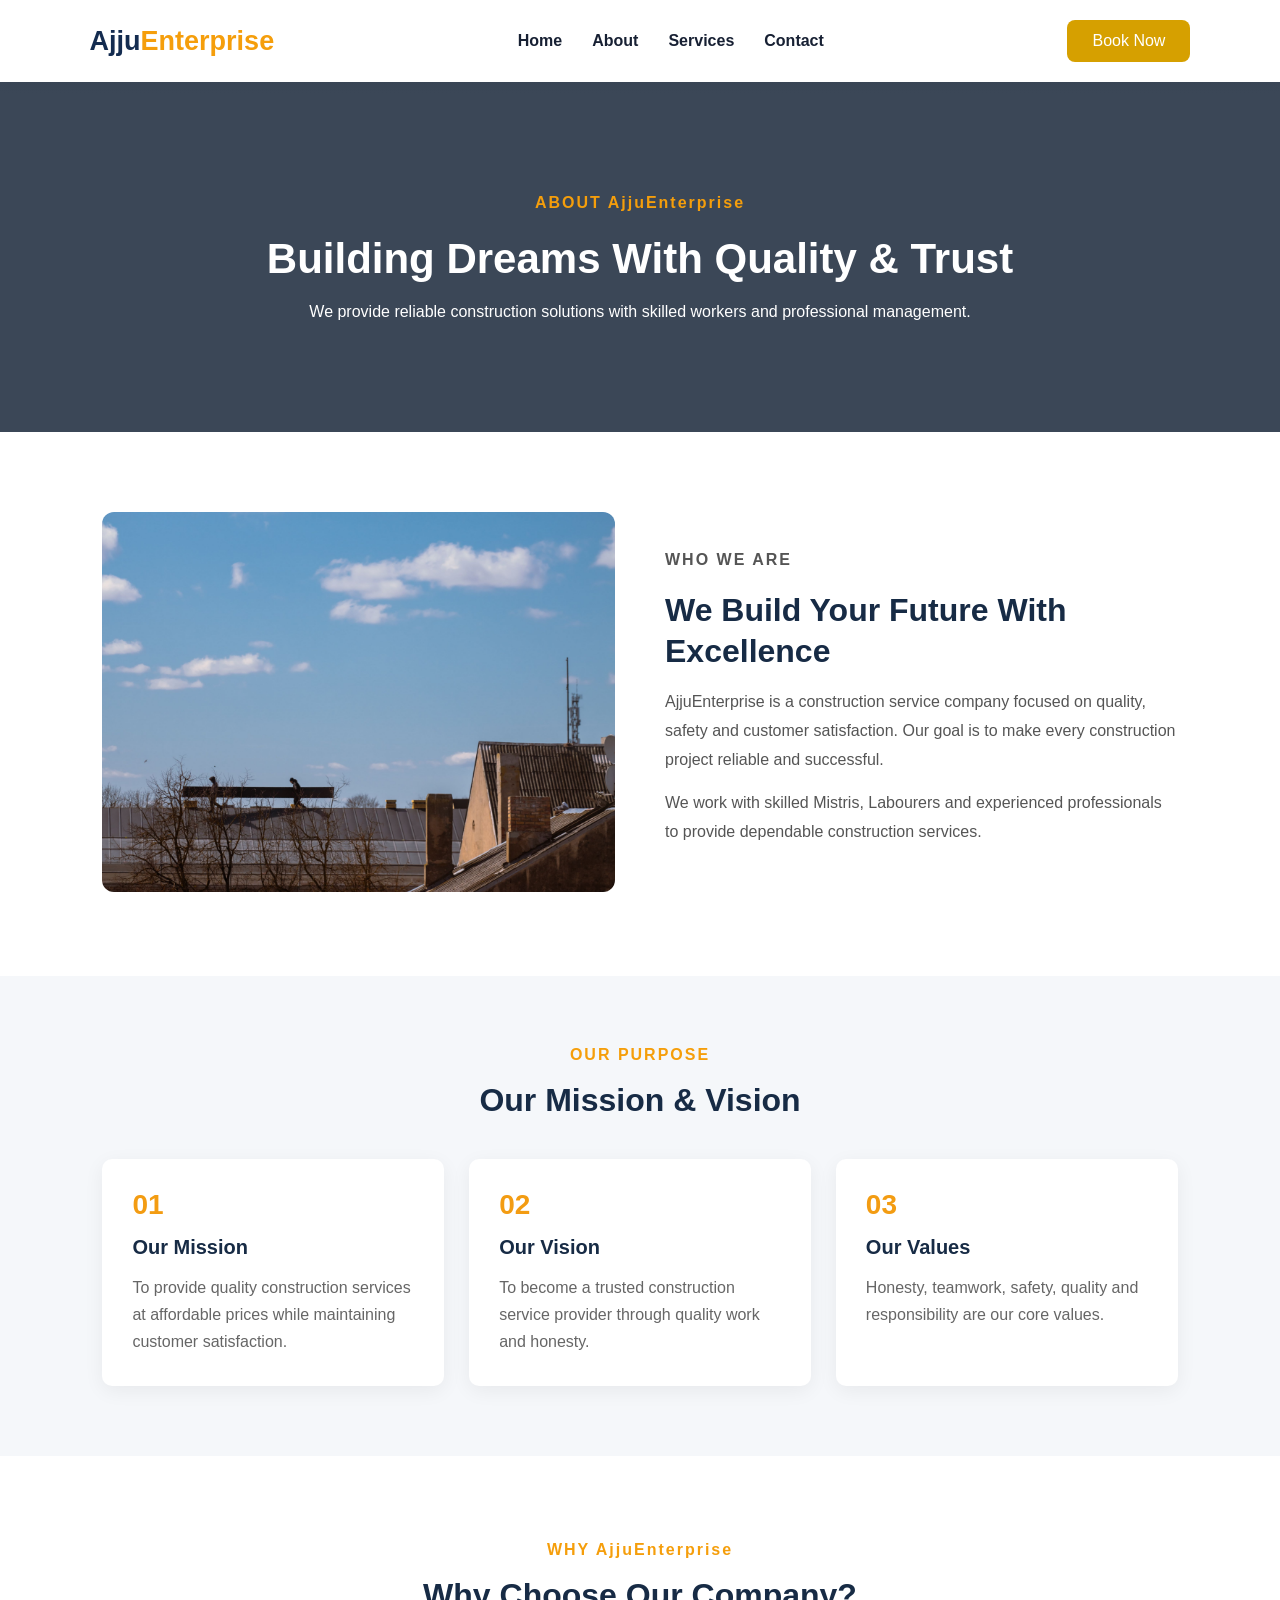
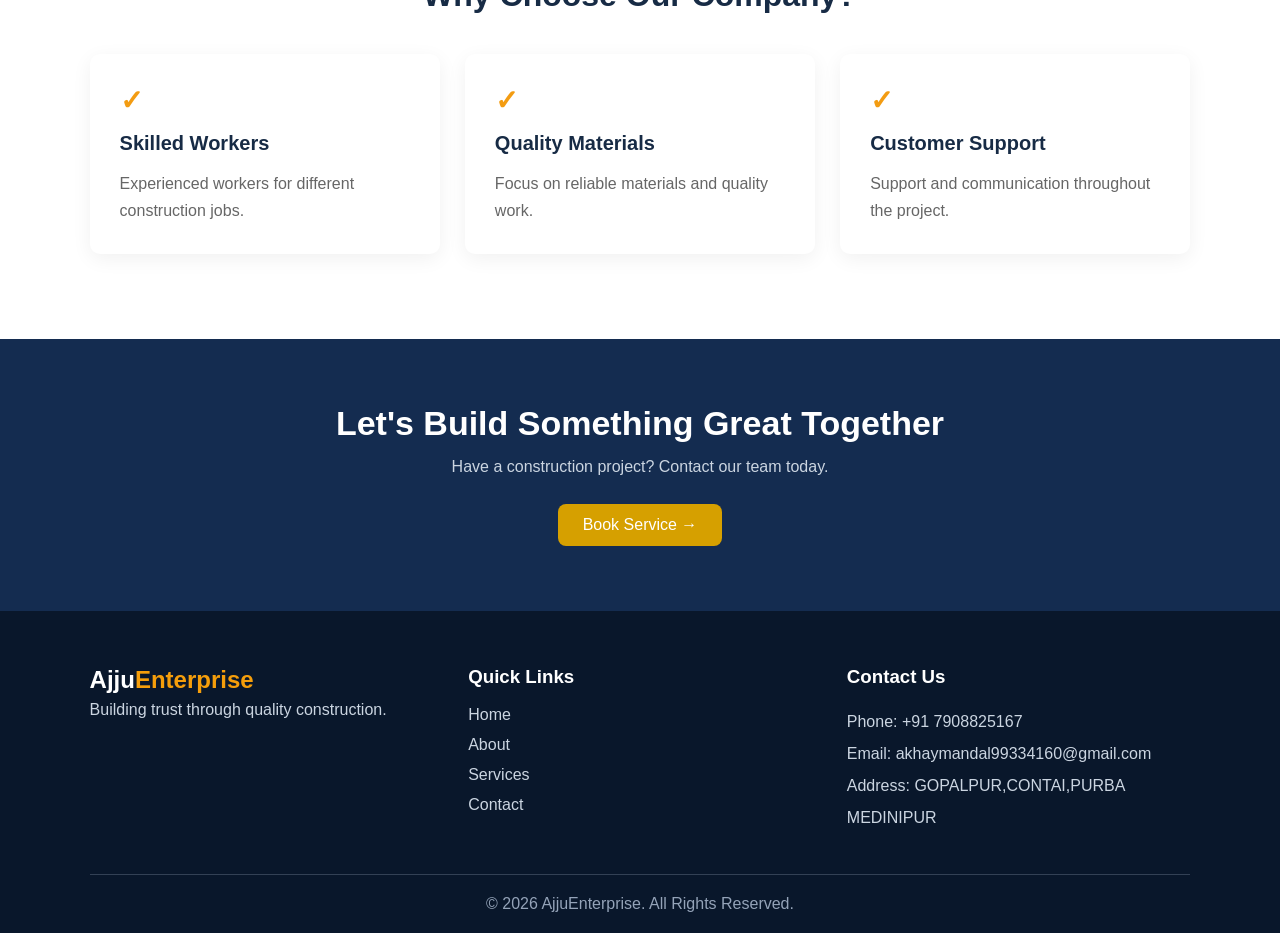
==== about.html @ cc266b51 "updated" ====
<!DOCTYPE html>
<html lang="en">
<head>
    <meta charset="UTF-8">
    <meta name="viewport" content="width=device-width, initial-scale=1.0">
  <title>About Us | Ajju Enterprise</title>

<meta name="description" content="Learn about Ajju Enterprise, our construction services, experience and commitment to quality construction work.">

<meta name="robots" content="index, follow">
<link rel="icon" type="image/png" href="favicon.png">
    <link rel="stylesheet" href="assets/css/style.css">
    <link rel="stylesheet" href="assets/css/about.css">
</head>
<body>
<!-- nav -->
 <nav class="navbar">
    <div class="logo">Ajju<span>Enterprise</span></div>

    <ul class="nav-links">
        <li><a href="index.html">Home</a></li>
        <li><a href="about.html">About</a></li>
        <li><a href="service.html">Services</a></li>
        <li><a href="contact.html">Contact</a></li>
    </ul>

    <a href="https://wa.me/9332515139" target="_blank"  class="book-btn">
    Book Now
</a>

</div>
</nav>

<!-- About Hero -->
<section class="about-hero">
    <div class="about-hero-content">
        <p class="section-tag">ABOUT AjjuEnterprise</p>
        <h1>Building Dreams With Quality & Trust</h1>
        <p>
            We provide reliable construction solutions
            with skilled workers and professional management.
        </p>
    </div>
</section>

<!-- Company Introduction -->
<section class="about section">
    <div class="about-image">
        <img src="assets/images/roof.jpg"/>
    </div>

    <div class="about-content">
        <p class="section-tag">WHO WE ARE</p>
        <h2>We Build Your Future With Excellence</h2>

        <p>
            AjjuEnterprise is a construction service company
            focused on quality, safety and customer satisfaction.
            Our goal is to make every construction project
            reliable and successful.
        </p>

        <p>
            We work with skilled Mistris, Labourers and
            experienced professionals to provide dependable
            construction services.
        </p>
    </div>
</section>

<!-- Mission and Vision -->
<section class="mission-section section">
    <div class="section-heading">
        <p class="section-tag">OUR PURPOSE</p>
        <h2>Our Mission & Vision</h2>
    </div>

    <div class="choose-container">

        <div class="choose-card">
            <h3>01</h3>
            <h4>Our Mission</h4>
            <p>
                To provide quality construction services
                at affordable prices while maintaining
                customer satisfaction.
            </p>
        </div>

        <div class="choose-card">
            <h3>02</h3>
            <h4>Our Vision</h4>
            <p>
                To become a trusted construction service
                provider through quality work and honesty.
            </p>
        </div>

        <div class="choose-card">
            <h3>03</h3>
            <h4>Our Values</h4>
            <p>
                Honesty, teamwork, safety, quality and
                responsibility are our core values.
            </p>
        </div>

    </div>
</section>

<!-- Why Choose Us -->
<section class="choose section">
    <div class="section-heading">
        <p class="section-tag">WHY AjjuEnterprise</p>
        <h2>Why Choose Our Company?</h2>
    </div>

    <div class="choose-container">

        <div class="choose-card">
            <h3>✓</h3>
            <h4>Skilled Workers</h4>
            <p>Experienced workers for different construction jobs.</p>
        </div>

        <div class="choose-card">
            <h3>✓</h3>
            <h4>Quality Materials</h4>
            <p>Focus on reliable materials and quality work.</p>
        </div>

        <div class="choose-card">
            <h3>✓</h3>
            <h4>Customer Support</h4>
            <p>Support and communication throughout the project.</p>
        </div>

    </div>
</section>

<!-- Contact CTA -->
<section class="booking-banner">
    <h2>Let's Build Something Great Together</h2>
    <p>Have a construction project? Contact our team today.</p>
   <a href="https://wa.me/919332515139" target="_blank"  class="book-btn">
    Book Service →
</a>
</section>
<!-- footer -->
 <footer class="footer">

    <div class="footer-container">

        <div>
            <h2>Ajju<span>Enterprise</span></h2>
            <p>Building trust through quality construction.</p>
        </div>

        <div>
            <h3>Quick Links</h3>
            <a href="index.html">Home</a>
            <a href="about.html">About</a>
            <a href="service.html">Services</a>
            <a href="contact.html">Contact</a>
        </div>

        <div>
            <h3>Contact Us</h3>
           <p>Phone: +91 7908825167</p>
            <p>Email: akhaymandal99334160@gmail.com</p>
            <p>Address: GOPALPUR,CONTAI,PURBA MEDINIPUR</p>
        </div>

    </div>

    <div class="copyright">
        © 2026 AjjuEnterprise. All Rights Reserved.
    </div>

</footer>

</body>
</html>
---- assets/css/style.css ----
* {
    margin: 0;
    padding: 0;
    box-sizing: border-box;
    font-family: Arial, sans-serif;
}

body {
    color: #172033;
    background: #fff;
}

a {
    text-decoration: none;
}

/* Navbar */

.navbar {
    width: 100%;
    padding: 20px 7%;
    display: flex;
    justify-content: space-between;
    align-items: center;
    background: #fff;
    box-shadow: 0 2px 12px #00000010;
}

.logo {
    font-size: 27px;
    font-weight: bold;
    color: #142c50;
}

.logo span,
.footer span {
    color: #f59e0b;
}

.nav-links {
    display: flex;
    list-style: none;
    gap: 30px;
}

.nav-links a {
    color: #172033;
    font-weight: 600;
}

.nav-links a:hover {
    color: #f59e0b;
}

.nav-btn,
.primary-btn {
    background: #f59e0b;
    color: #fff;
    padding: 13px 23px;
    border-radius: 5px;
    display: inline-block;
    font-weight: bold;
}
.nav-actions {
    display: flex;
    align-items: center;
    gap: 12px;
}

/* Hero */

.hero {
    min-height: 570px;
    display: flex;
    align-items: center;
    padding: 70px 7%;
    background:
    linear-gradient(90deg, #071a35 0%, #071a35d9 48%, #071a3530 100%),
    url("../images/hero.jpg");

    background-size: cover;
    background-position: center;
    color: white;
}

.hero-content {
    max-width: 650px;
}

.tagline,
.section-tag {
    color: #f59e0b;
    font-weight: bold;
    letter-spacing: 2px;
    margin-bottom: 18px;
}

.hero h1 {
    font-size: 52px;
    line-height: 1.2;
    margin-bottom: 22px;
}

.hero h1 span {
    color: #f59e0b;
}

.hero-text {
    color: #e2e8f0;
    line-height: 1.8;
    margin-bottom: 30px;
    max-width: 520px;
}

.hero-buttons {
    display: flex;
    gap: 15px;
    flex-wrap: wrap;
}

.secondary-btn {
    border: 1px solid white;
    color: white;
    padding: 13px 23px;
    border-radius: 5px;
}

/* Common Section */

.section {
    padding: 85px 7%;
}

.section-heading {
    text-align: center;
    margin-bottom: 45px;
}

.section-heading h2,
.about-content h2 {
    font-size: 34px;
    margin-bottom: 15px;
}

.section-heading > p:last-child {
    color: #64748b;
}

/* ABOUT SECTION */

.about-section {
    padding: 80px 5%;
    background: #ffffff;
}

.about-container {
    display: flex;
    align-items: center;
    justify-content: space-between;
    gap: 50px;
    max-width: 1200px;
    margin: auto;
}

.about-image {
    flex: 1;
}

.about-image img {
    width: 100%;
    height: 430px;
    object-fit: cover;
    border-radius: 12px;
}

.about-content {
    flex: 1;
}

.about-subtitle {
    color: #d6a000;
    font-size: 15px;
    font-weight: 700;
    letter-spacing: 3px;
}

.about-content h2 {
    font-size: 36px;
    color: #172033;
    margin: 18px 0;
    line-height: 1.3;
}

.about-content p {
    color: #777;
    font-size: 16px;
    line-height: 1.8;
}

.about-content ul {
    list-style: none;
    padding: 0;
    margin: 25px 0;
}

.about-content ul li {
    color: #333;
    font-size: 16px;
    font-weight: 600;
    margin-bottom: 15px;
}

.about-btn {
    display: inline-block;
    background: #d6a000;
    color: white;
    padding: 14px 28px;
    text-decoration: none;
    border-radius: 5px;
    font-weight: 600;
    transition: 0.3s;
}

.about-btn:hover {
    background: #172033;
}

.book-btn {
    display: inline-block;
    background: #d6a000;
    color: white;
    padding: 12px 25px;
    text-decoration: none;
    border-radius: 8px;
}
.book-btn:hover {
    background: #172033;
    color:white;
}
/* RESPONSIVE DESIGN */

@media (max-width: 768px) {

    .about-container {
        flex-direction: column;
        gap: 30px;
    }

    .about-image img {
        height: 280px;
    }

    .about-content h2 {
        font-size: 28px;
    }

}
/* Services */

/* SERVICES SECTION */

.services-section {
    padding: 80px 5%;
    background: #f9f9f9;
}

.services-heading {
    text-align: center;
    margin-bottom: 40px;
}

.services-heading span {
    color: #d6a000;
    font-size: 14px;
    font-weight: 700;
    letter-spacing: 3px;
}

.services-heading h2 {
    color: #172033;
    font-size: 36px;
    margin: 15px 0;
}

.services-heading p {
    color: #777;
    font-size: 16px;
}

.services-container {
    max-width: 1200px;
    margin: auto;

    display: grid;
    grid-template-columns: repeat(3, 1fr);
    gap: 25px;
}

.service-card {
    background: #fff;
    border-radius: 10px;
    overflow: hidden;
    box-shadow: 0 4px 15px rgba(0,0,0,0.08);
    transition: 0.3s;
}

.service-card:hover {
    transform: translateY(-8px);
    box-shadow: 0 8px 22px rgba(0,0,0,0.12);
}

.service-card img {
    width: 100%;
    height: 220px;
    object-fit: cover;
    display: block;
}

.service-info {
    padding: 22px;
}

.service-info h3 {
    color: #172033;
    font-size: 21px;
    margin-bottom: 12px;
}

.service-info p {
    color: #777;
    font-size: 15px;
    line-height: 1.7;
    margin-bottom: 18px;
}

/* .service-info a {
    /* color: #d6a000; 
    text-decoration: none;
    font-weight: 600;
} */

/* .service-info a:hover {
    color: #172033;
} */


/* RESPONSIVE DESIGN */

@media (max-width: 768px) {

    .services-container {
        grid-template-columns: repeat(2, 1fr);
    }

    .services-heading h2 {
        font-size: 28px;
    }

}

@media (max-width: 500px) {

    .services-container {
        grid-template-columns: 1fr;
    }

    .service-card img {
        height: 230px;
    }

}

/* =========================
   WHY CHOOSE US SECTION
========================= */

.why-section {
    padding: 80px 5%;
    background: #ffffff;
}

.why-heading,
.customer-heading {
    text-align: center;
    margin-bottom: 45px;
}

.why-heading span,
.customer-heading span {
    color: #d6a000;
    font-size: 14px;
    font-weight: 700;
    letter-spacing: 3px;
}

.why-heading h2,
.customer-heading h2 {
    color: #172033;
    font-size: 36px;
    margin: 15px 0;
}

.why-heading p,
.customer-heading p {
    color: #777;
    font-size: 16px;
    line-height: 1.7;
}

.why-container {
    max-width: 1200px;
    margin: auto;
    display: grid;
    grid-template-columns: repeat(4, 1fr);
    gap: 22px;
}

.why-card {
    background: #f9f9f9;
    padding: 30px 20px;
    text-align: center;
    border-radius: 10px;
    border-bottom: 3px solid #d6a000;
    transition: 0.3s;
}

.why-card:hover {
    transform: translateY(-8px);
    box-shadow: 0 8px 22px rgba(0,0,0,0.10);
}

.why-icon {
    font-size: 38px;
    margin-bottom: 18px;
}

.why-card h3 {
    color: #172033;
    font-size: 19px;
    margin-bottom: 12px;
}

.why-card p {
    color: #777;
    font-size: 14px;
    line-height: 1.7;
}


/* =========================
   CUSTOMER REVIEWS SECTION
========================= */



/* Booking Banner */

.booking-banner {
    background: #142c50;
    color: white;
    text-align: center;
    padding: 65px 20px;
}

.booking-banner h2 {
    font-size: 34px;
    margin-bottom: 15px;
}

.booking-banner p {
    color: #cbd5e1;
    margin-bottom: 28px;
}

.booking-btn {
    display: inline-block;
    background: #f59e0b;
    color: white;
    padding: 14px 25px;
    border-radius: 5px;
    font-weight: bold;
}

/* Footer */

.footer {
    background: #09172b;
    color: white;
    padding: 55px 7% 20px;
}

.footer-container {
    display: grid;
    grid-template-columns: repeat(3, 1fr);
    gap: 35px;
    margin-bottom: 40px;
}

.footer h3 {
    margin-bottom: 18px;
}

.footer p {
    color: #cbd5e1;
    line-height: 2;
}

.footer a {
    display: block;
    color: #cbd5e1;
    margin-bottom: 12px;
}

.copyright {
    text-align: center;
    padding-top: 20px;
    border-top: 1px solid #334155;
    color: #94a3b8;
}

/* Responsive */

@media(max-width: 900px) {
    .navbar {
        padding: 18px 4%;
    }

    .nav-links {
        gap: 12px;
    }

    .about {
        gap: 30px;
    }

    .hero h1 {
        font-size: 42px;
    }
     .why-container {
        grid-template-columns: repeat(2, 1fr);
    }

    .customer-container {
        grid-template-columns: repeat(2, 1fr);
    }
}

/* =========================
   RESPONSIVE DESIGN
========================= */


@media (max-width: 550px) {

    .why-container,
    .customer-container {
        grid-template-columns: 1fr;
    }

    .why-heading h2,
    .customer-heading h2 {
        font-size: 27px;
    }

    .why-section,
    .customer-section {
        padding: 60px 5%;
    }

}
@media(max-width: 650px) {
    .navbar {
        flex-wrap: wrap;
        gap: 18px;
    }

    .nav-links {
        order: 3;
        width: 100%;
        overflow-x: auto;
        padding: 10px 0;
    }

    .nav-links a {
        white-space: nowrap;
        font-size: 13px;
    }

    .nav-btn {
        padding: 10px 13px;
        font-size: 13px;
    }

    .hero {
        min-height: 500px;
        padding: 50px 6%;
    }

    .hero h1 {
        font-size: 35px;
    }

    .section {
        padding: 60px 6%;
    }

    .about {
        flex-direction: column;
    }

    .about-image,
    .about-content {
        width: 100%;
    }

    .about-image img {
        height: 280px;
    }

    .section-heading h2,
    .about-content h2 {
        font-size: 27px;
    }

    .service-container,
    .choose-container,
    .review-container,
    .footer-container {
        grid-template-columns: 1fr;
    }

    .booking-banner h2 {
        font-size: 27px;
    }
}
---- assets/css/about.css ----
/* ABOUT HERO */
.about-hero {
    min-height: 350px;
    background: linear-gradient(
        rgba(10, 25, 45, 0.8),
        rgba(10, 25, 45, 0.8)
    ), url("../images/about.jpg");

    background-size: cover;
    background-position: center;
    display: flex;
    align-items: center;
    justify-content: center;
    text-align: center;
    padding: 50px 20px;
}

.about-hero-content {
    max-width: 750px;
    color: white;
}

.about-hero-content h1 {
    font-size: 42px;
    margin: 15px 0;
}

.about-hero-content p {
    font-size: 16px;
    line-height: 1.7;
}

/* COMPANY INTRODUCTION */
.about {
    display: flex;
    align-items: center;
    gap: 50px;
    padding: 80px 8%;
}

.about-image,
.about-content {
    flex: 1;
}

.about-image img {
    width: 100%;
    height: 380px;
    object-fit: cover;
    border-radius: 12px;
}

.about-content h2 {
    font-size: 32px;
    margin: 15px 0;
    color: #172b45;
}

.about-content > p {
    line-height: 1.8;
    color: #555;
    margin-bottom: 15px;
}

/* MISSION AND VISION */
.mission-section {
    background: #f5f7fa;
    padding: 70px 8%;
}

.section-heading {
    text-align: center;
    margin-bottom: 40px;
}

.section-heading h2 {
    font-size: 32px;
    color: #172b45;
    margin-top: 10px;
}

.choose-container {
    display: flex;
    justify-content: center;
    gap: 25px;
    flex-wrap: wrap;
}

.choose-card {
    flex: 1 1 230px;
    background: white;
    padding: 30px;
    border-radius: 10px;
    box-shadow: 0 5px 20px rgba(0,0,0,0.06);
    transition: 0.3s;
}

.choose-card:hover {
    transform: translateY(-7px);
}

.choose-card h3 {
    color: #f39c12;
    font-size: 28px;
}

.choose-card h4 {
    font-size: 20px;
    margin: 15px 0;
    color: #172b45;
}

.choose-card p {
    color: #666;
    line-height: 1.7;
}

/* MOBILE RESPONSIVE */
@media (max-width: 768px) {

    .about {
        flex-direction: column;
        padding: 50px 6%;
    }

    .about-image img {
        height: 280px;
    }

    .about-content h2 {
        font-size: 26px;
    }

    .about-hero-content h1 {
        font-size: 30px;
    }

    .mission-section {
        padding: 50px 6%;
    }

}
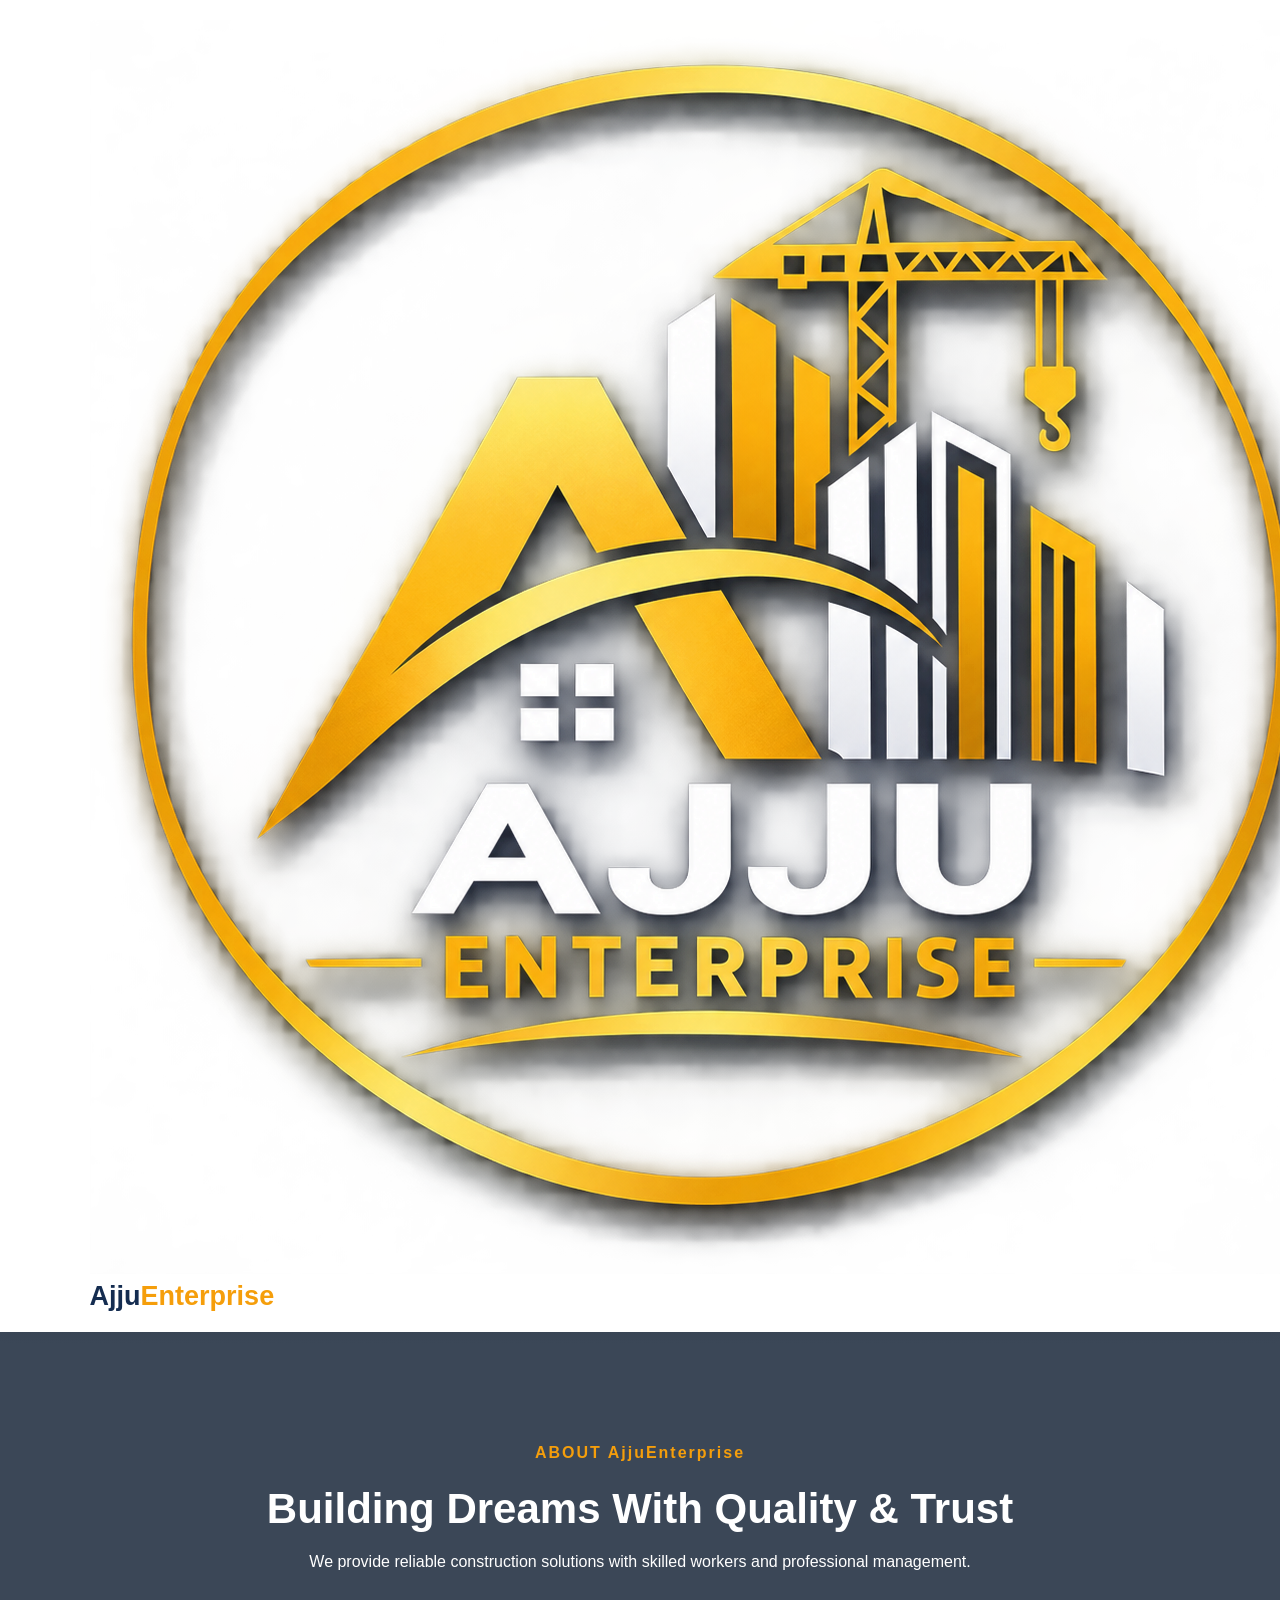
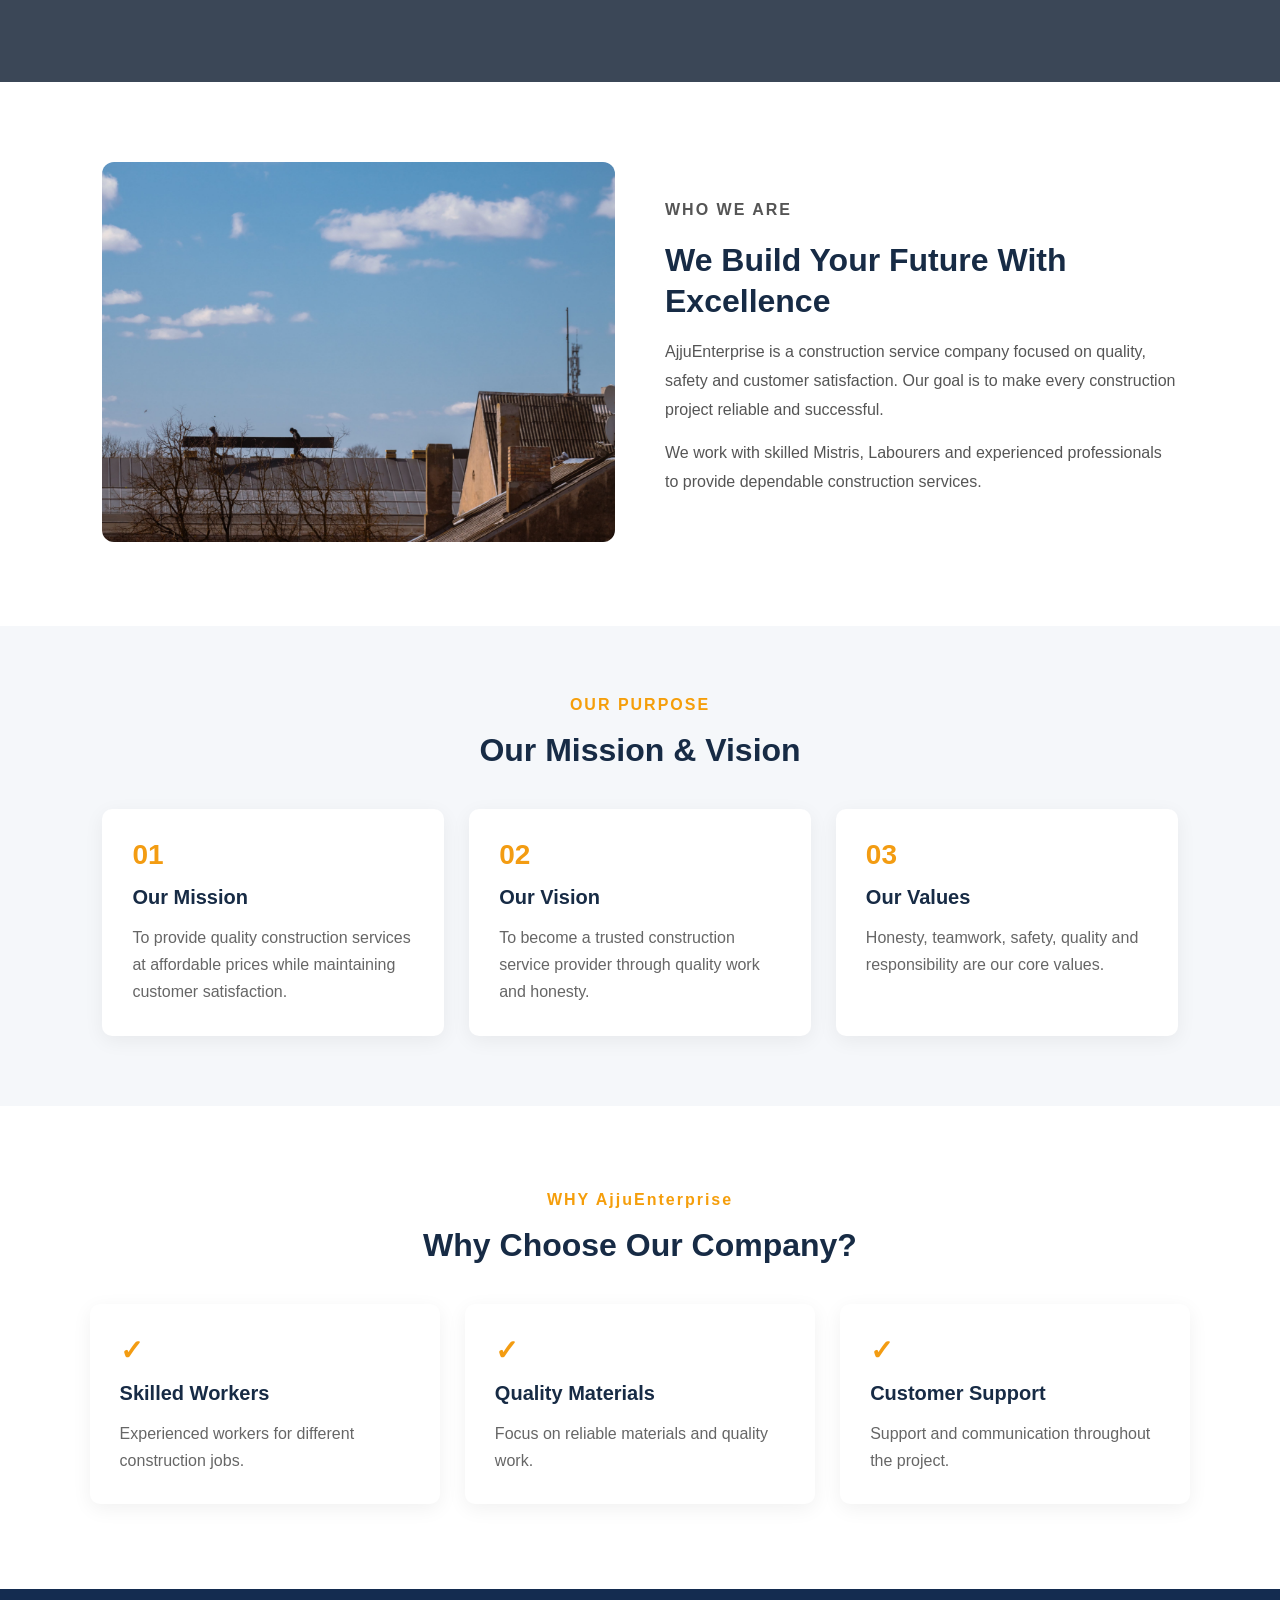
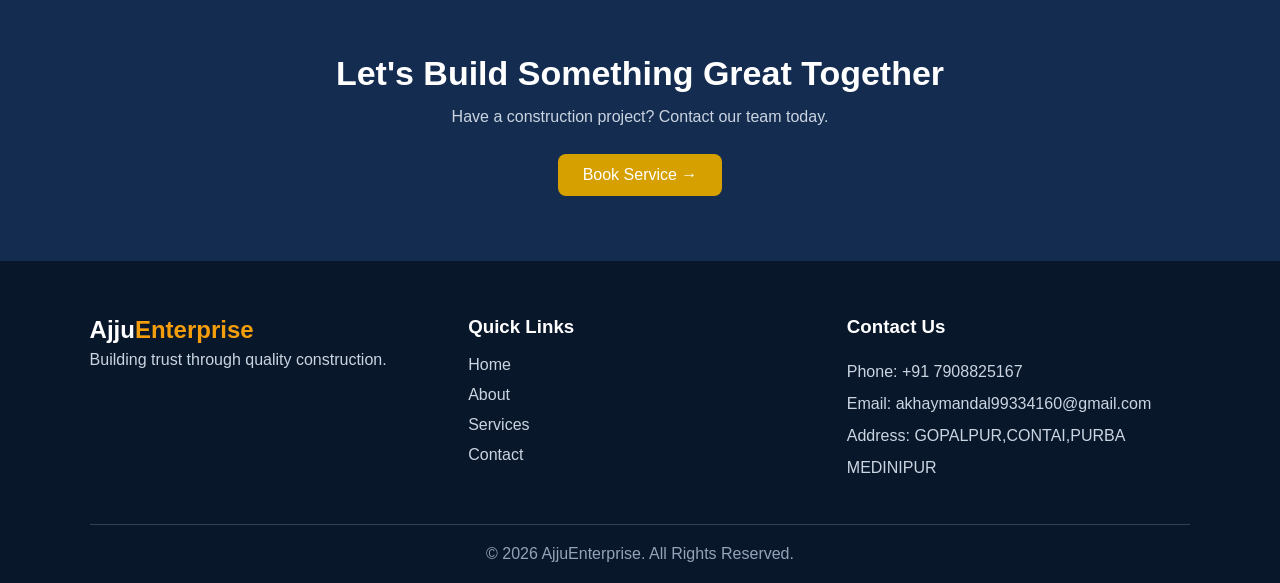
==== commit 9430545c: "updated" ====
--- a/about.html
+++ b/about.html
@@ -8,14 +8,18 @@
 <meta name="description" content="Learn about Ajju Enterprise, our construction services, experience and commitment to quality construction work.">
 
 <meta name="robots" content="index, follow">
-<link rel="icon" type="image/png" href="favicon.png">
     <link rel="stylesheet" href="assets/css/style.css">
     <link rel="stylesheet" href="assets/css/about.css">
+<link rel="icon" type="image/png" href="assets/images/favicon.png">
+
 </head>
 <body>
 <!-- nav -->
  <nav class="navbar">
-    <div class="logo">Ajju<span>Enterprise</span></div>
+   <div class="logo">
+        <img src="assets/images/favicon.png" alt="Ajju Enterprise">
+        Ajju<span>Enterprise</span>
+    </div>
 
     <ul class="nav-links">
         <li><a href="index.html">Home</a></li>
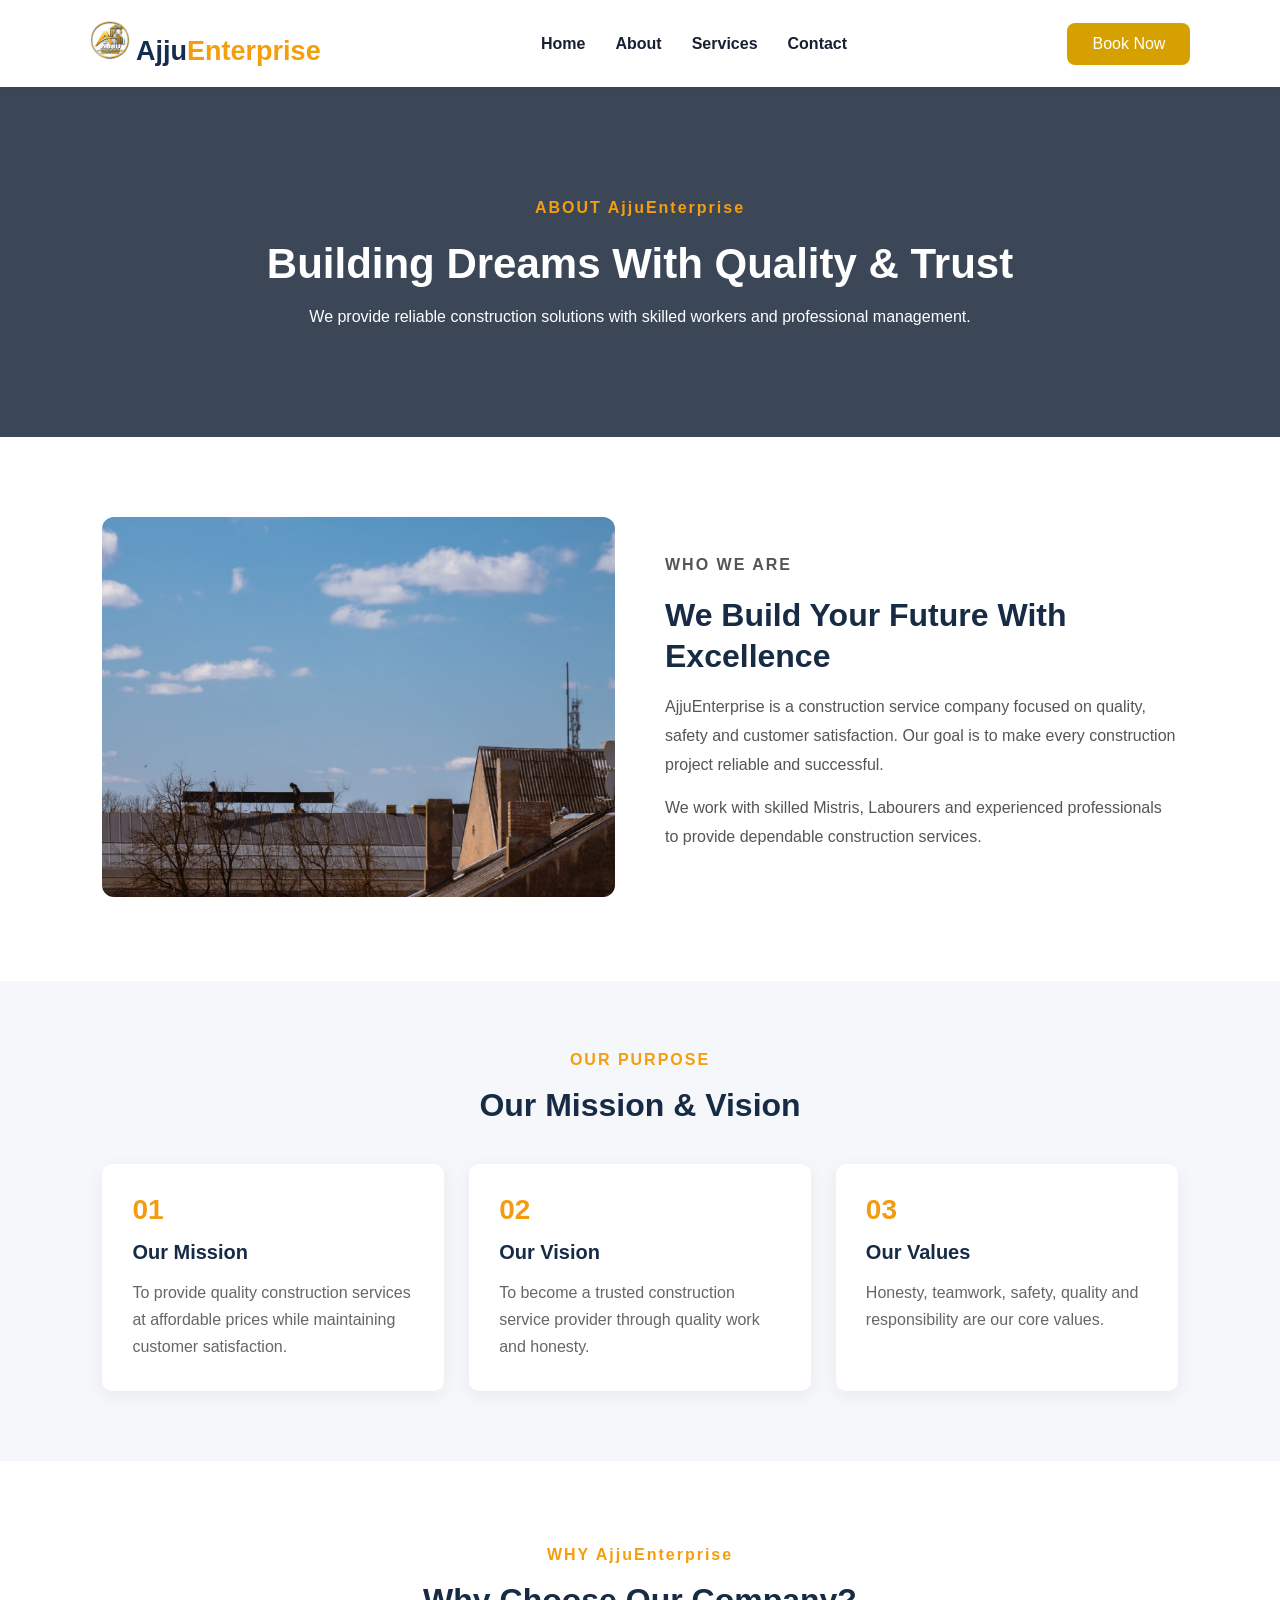
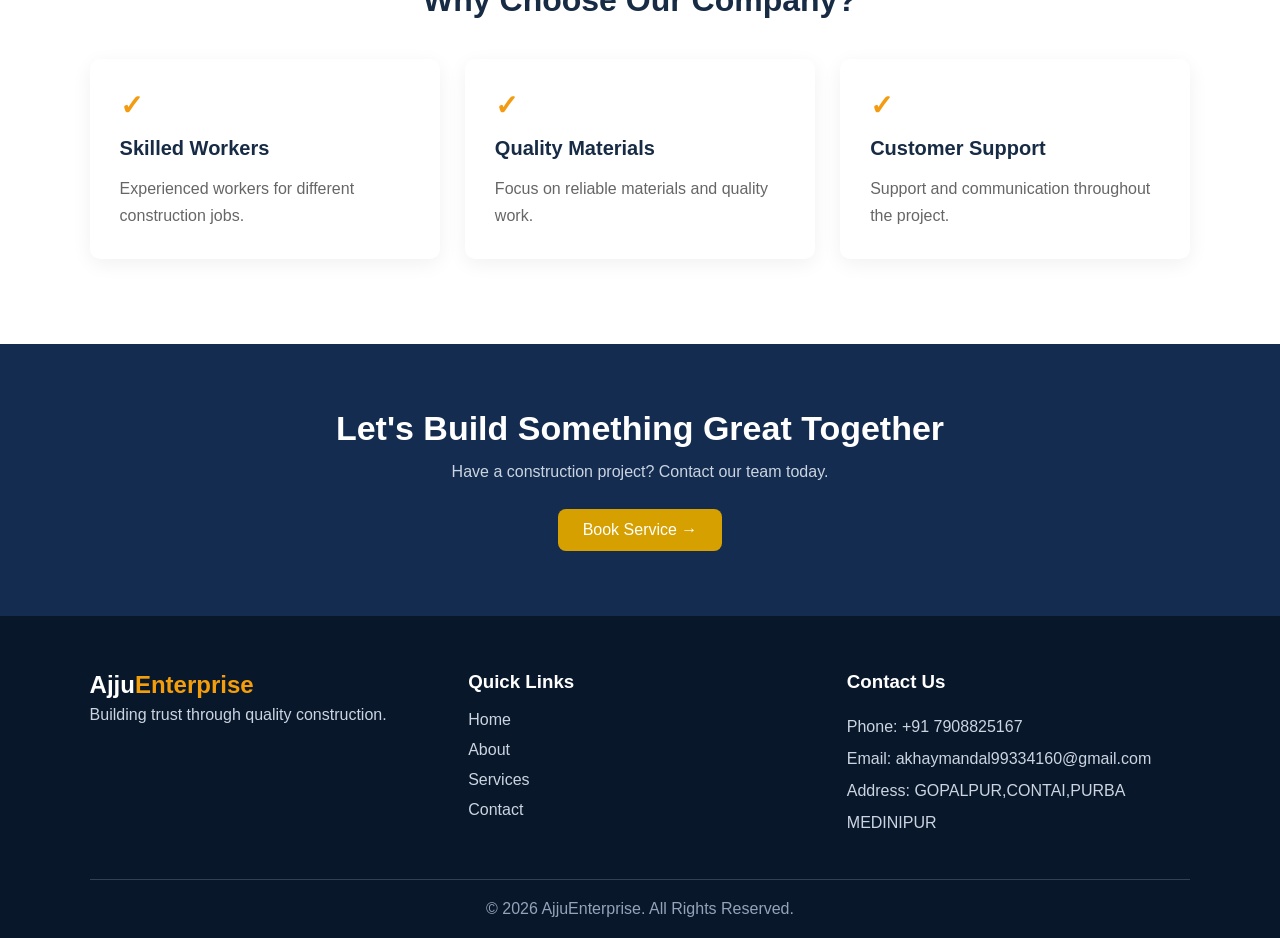
==== commit 489d5ada: "updated" ====
--- a/about.html
+++ b/about.html
@@ -17,7 +17,7 @@
 <!-- nav -->
  <nav class="navbar">
    <div class="logo">
-        <img src="assets/images/favicon.png" alt="Ajju Enterprise">
+        <img src="assets/images/favicon.png" alt="logo">
         Ajju<span>Enterprise</span>
     </div>
 
--- a/assets/css/style.css
+++ b/assets/css/style.css
@@ -32,6 +32,11 @@
     color: #142c50;
 }
 
+.logo img {
+    width: 40px;
+    height: 40px;
+    object-fit: contain;
+}
 .logo span,
 .footer span {
     color: #f59e0b;
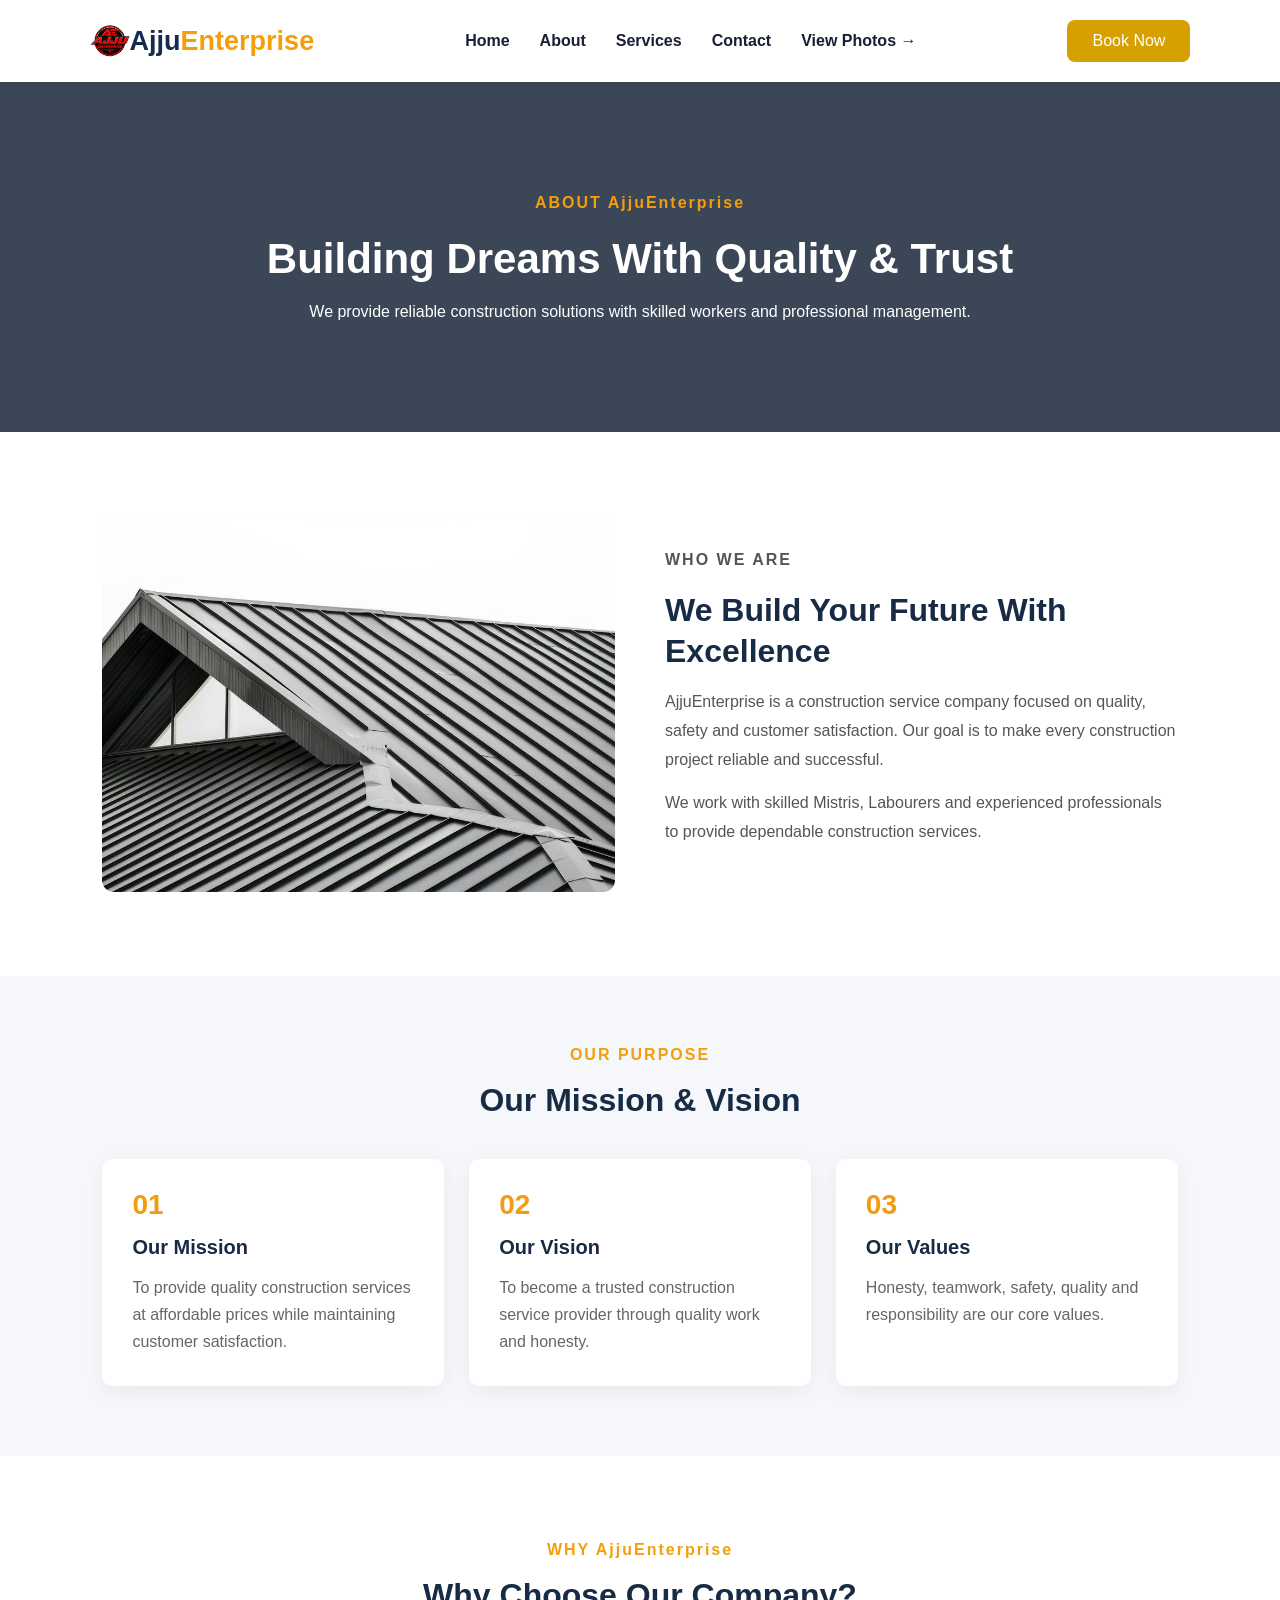
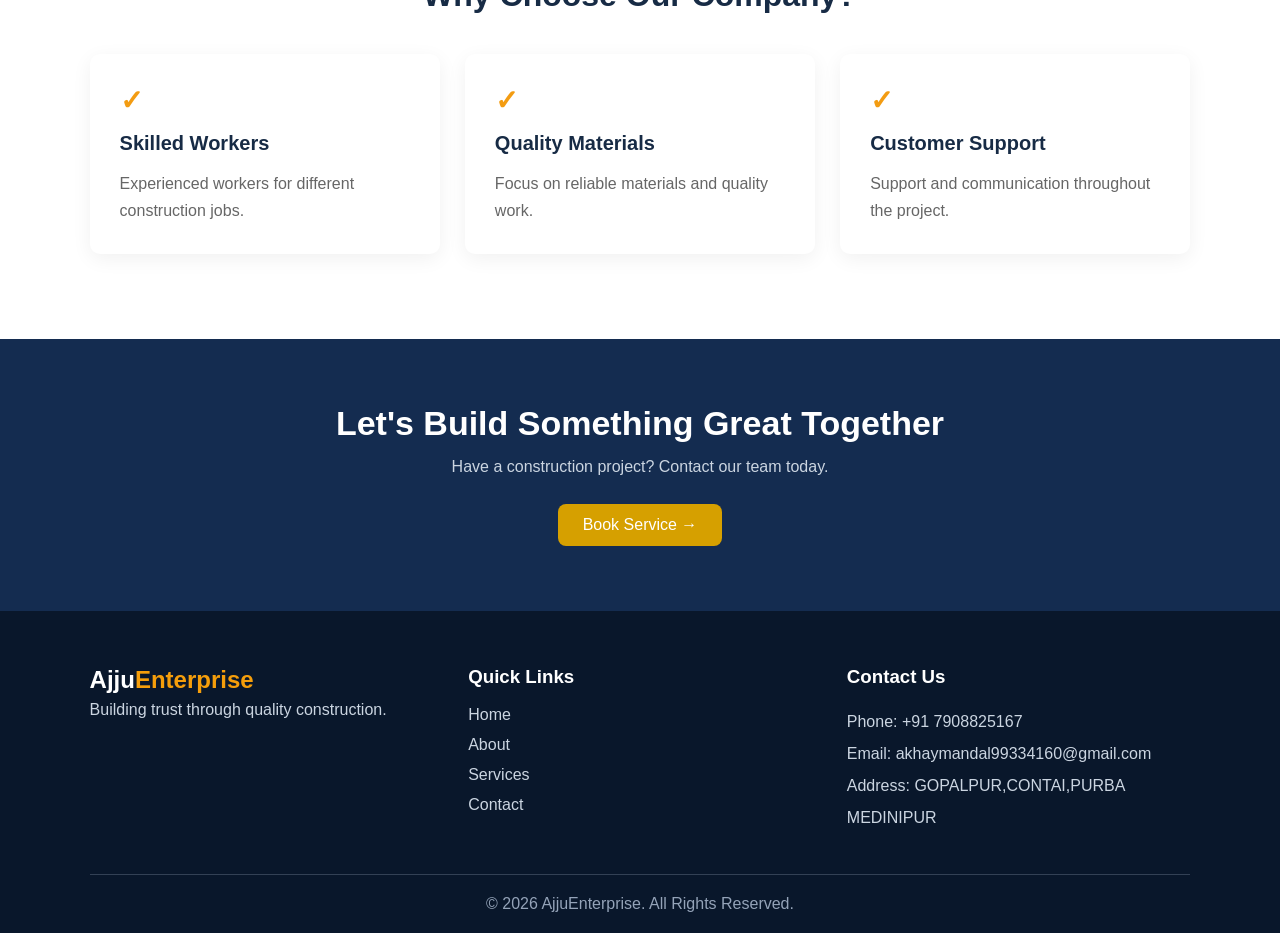
==== commit 691cbd90: "updated" ====
--- a/about.html
+++ b/about.html
@@ -26,6 +26,8 @@
         <li><a href="about.html">About</a></li>
         <li><a href="service.html">Services</a></li>
         <li><a href="contact.html">Contact</a></li>
+        <li><a href=" photo.html">View Photos →</a></li>
+
     </ul>
 
     <a href="https://wa.me/9332515139" target="_blank"  class="book-btn">
--- a/assets/css/style.css
+++ b/assets/css/style.css
@@ -30,6 +30,9 @@
     font-size: 27px;
     font-weight: bold;
     color: #142c50;
+    display: flex;
+    justify-content: center;
+    align-items: center;
 }
 
 .logo img {
@@ -242,6 +245,193 @@
     background: #172033;
     color:white;
 }
+/* FOUNDER SECTION */
+
+.founder-section {
+    padding: 85px 8%;
+    background: #f5f6f8;
+}
+
+.founder-container {
+    max-width: 1150px;
+    margin: auto;
+    display: flex;
+    align-items: center;
+    gap: 65px;
+}
+
+.founder-image {
+    width: 350px;
+    height: 400px;
+    overflow: hidden;
+    border-radius: 15px;
+    position: relative;
+    box-shadow: 0 15px 35px rgba(0, 0, 0, 0.15);
+}
+
+.founder-image img {
+    width: 100%;
+    height: 100%;
+    object-fit: cover;
+    object-position: center;
+    display: block;
+    transition: transform 0.4s ease;
+}
+
+.founder-image:hover img {
+    transform: scale(1.05);
+}
+.founder-content {
+    flex: 1;
+}
+
+.founder-tag {
+    color: #e8493f;
+    font-weight: 700;
+    letter-spacing: 2px;
+    font-size: 14px;
+}
+
+.founder-content h2 {
+    font-size: 38px;
+    color: #142c50;
+    margin: 12px 0;
+}
+
+.founder-content h4 {
+    color: #e8493f;
+    font-size: 17px;
+    margin-bottom: 20px;
+}
+
+.founder-description {
+    color: #555;
+    line-height: 1.8;
+    font-size: 15px;
+    margin-bottom: 22px;
+}
+
+.founder-services {
+    display: grid;
+    grid-template-columns: 1fr 1fr;
+    gap: 13px;
+    margin-bottom: 25px;
+}
+
+.founder-services span {
+    color: #263b58;
+    font-size: 14px;
+    font-weight: 600;
+}
+
+.founder-address {
+    color: #555;
+    font-size: 14px;
+    line-height: 1.7;
+    margin-bottom: 25px;
+}
+
+.founder-btn {
+    display: inline-block;
+    background: #e8493f;
+    color: #fff;
+    text-decoration: none;
+    padding: 13px 25px;
+    border-radius: 5px;
+    font-weight: 600;
+    transition: 0.3s;
+}
+
+.founder-btn:hover {
+    background: #142c50;
+    transform: translateY(-3px);
+}
+
+
+/* WORK GALLERY */
+
+.work-gallery {
+    padding: 90px 7%;
+    background: #f7f9fc;
+}
+
+.gallery-heading {
+    text-align: center;
+    margin-bottom: 45px;
+}
+
+.gallery-heading span {
+    color: #d69b35;
+    font-size: 13px;
+    font-weight: 700;
+    letter-spacing: 2px;
+}
+
+.gallery-heading h2 {
+    font-size: 36px;
+    color: #142c50;
+    margin: 12px 0;
+}
+
+.gallery-heading p {
+    color: #666;
+    font-size: 15px;
+}
+
+.gallery-container {
+    display: grid;
+    grid-template-columns: repeat(2, 1fr);
+    gap: 25px;
+    max-width: 1100px;
+    margin: auto;
+}
+
+.gallery-card {
+    position: relative;
+    height: 300px;
+    overflow: hidden;
+    border-radius: 12px;
+    background: #fff;
+    box-shadow: 0 8px 25px rgba(0,0,0,0.08);
+    cursor: pointer;
+}
+
+.gallery-card img {
+    width: 100%;
+    height: 100%;
+    object-fit: cover;
+    transition: transform 0.5s ease;
+}
+
+.gallery-card:hover img {
+    transform: scale(1.08);
+}
+
+.gallery-info {
+    position: absolute;
+    bottom: 0;
+    left: 0;
+    width: 100%;
+    padding: 35px 22px 20px;
+    color: #fff;
+    background: linear-gradient(
+        transparent,
+        rgba(0,0,0,0.9)
+    );
+}
+
+.gallery-info h3 {
+    font-size: 21px;
+    margin-bottom: 7px;
+}
+
+.gallery-info p {
+    font-size: 13px;
+    color: #eee;
+    margin: 0;
+}
+
+
 /* RESPONSIVE DESIGN */
 
 @media (max-width: 768px) {
@@ -258,8 +448,48 @@
     .about-content h2 {
         font-size: 28px;
     }
-
-}
+    .founder-section {
+        padding: 55px 6%;
+    }
+
+    .founder-container {
+        flex-direction: column;
+        gap: 35px;
+        align-items: stretch;
+    }
+    .founder-image {
+        width: 100%;
+        max-width: 320px;
+        height: 350px;
+        margin: 0 auto;
+    }
+
+    .founder-content h2 {
+        font-size: 30px;
+    }
+
+    .founder-services {
+        grid-template-columns: 1fr;
+    }
+    .work-gallery {
+        padding: 65px 5%;
+    }
+
+    .gallery-heading h2 {
+        font-size: 28px;
+    }
+
+    .gallery-container {
+        grid-template-columns: 1fr;
+        gap: 20px;
+    }
+
+    .gallery-card {
+        height: 260px;
+    }
+
+}
+
 /* Services */
 
 /* SERVICES SECTION */
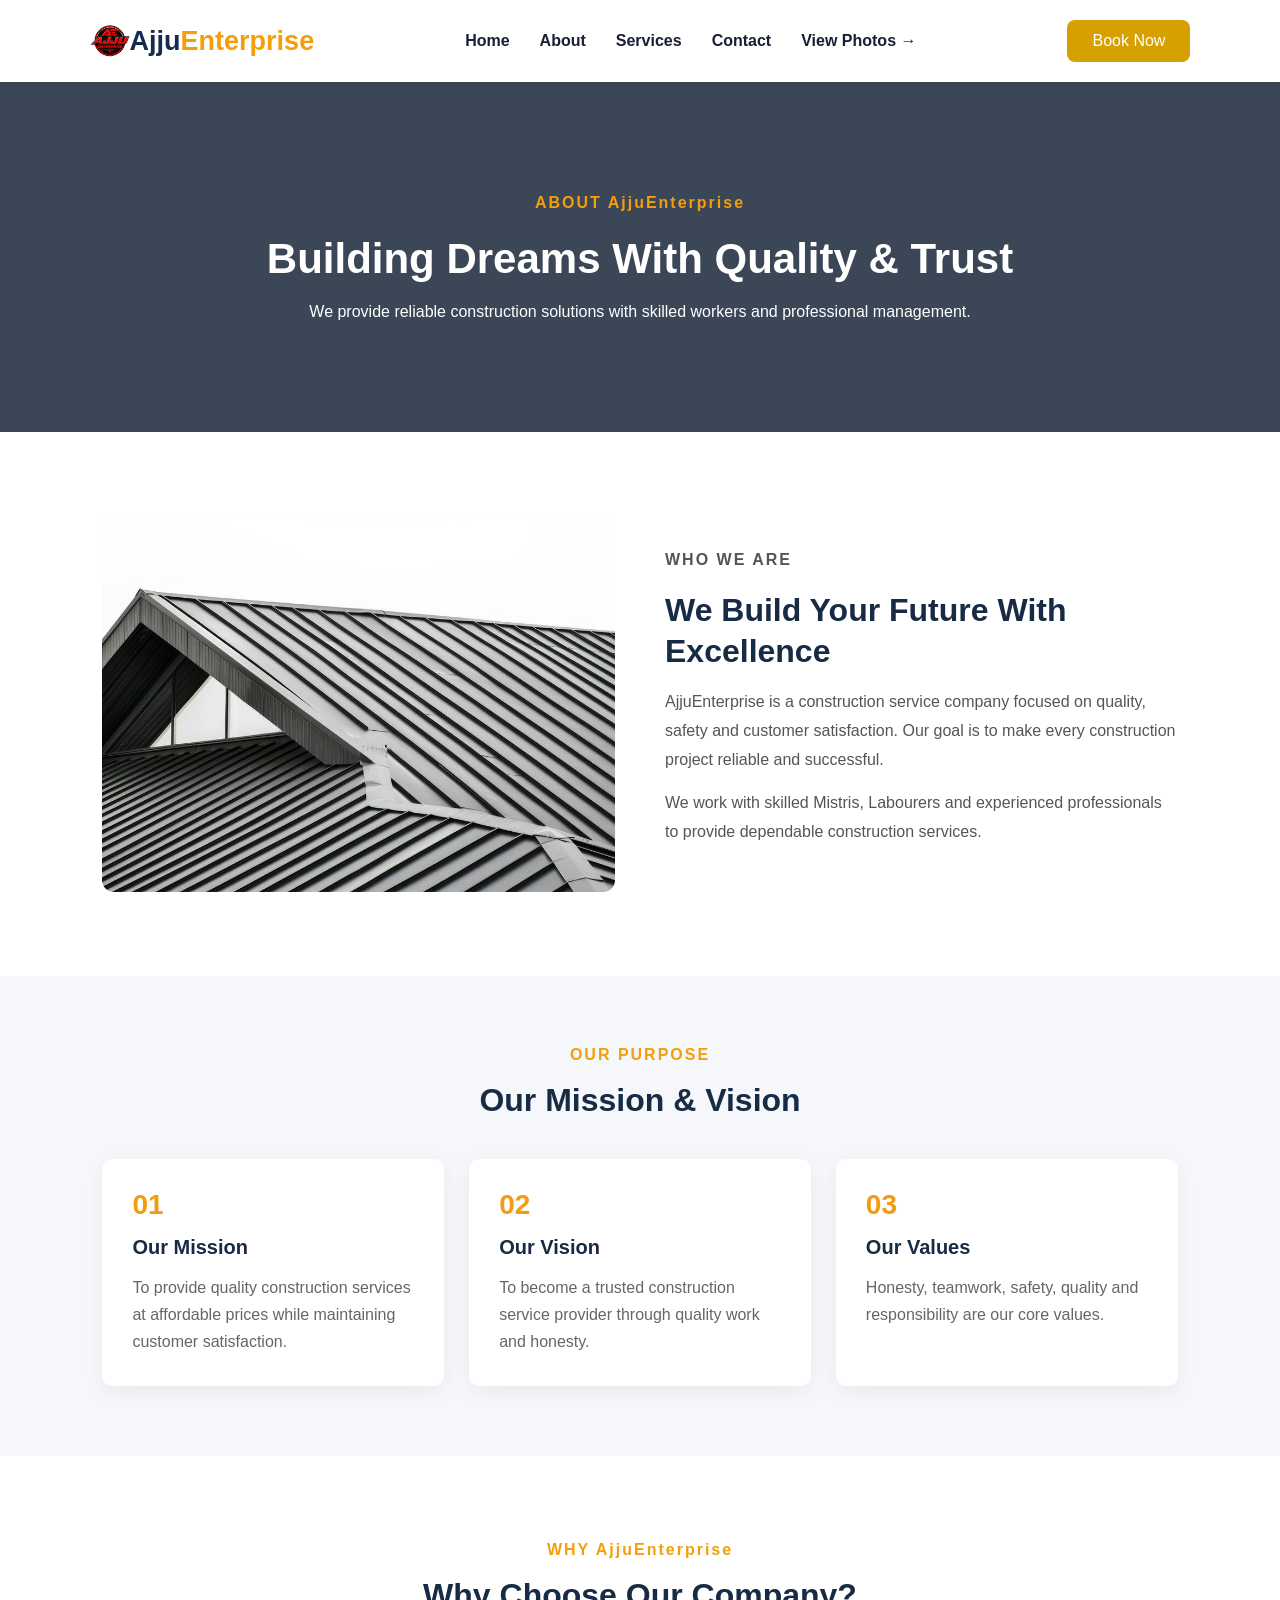
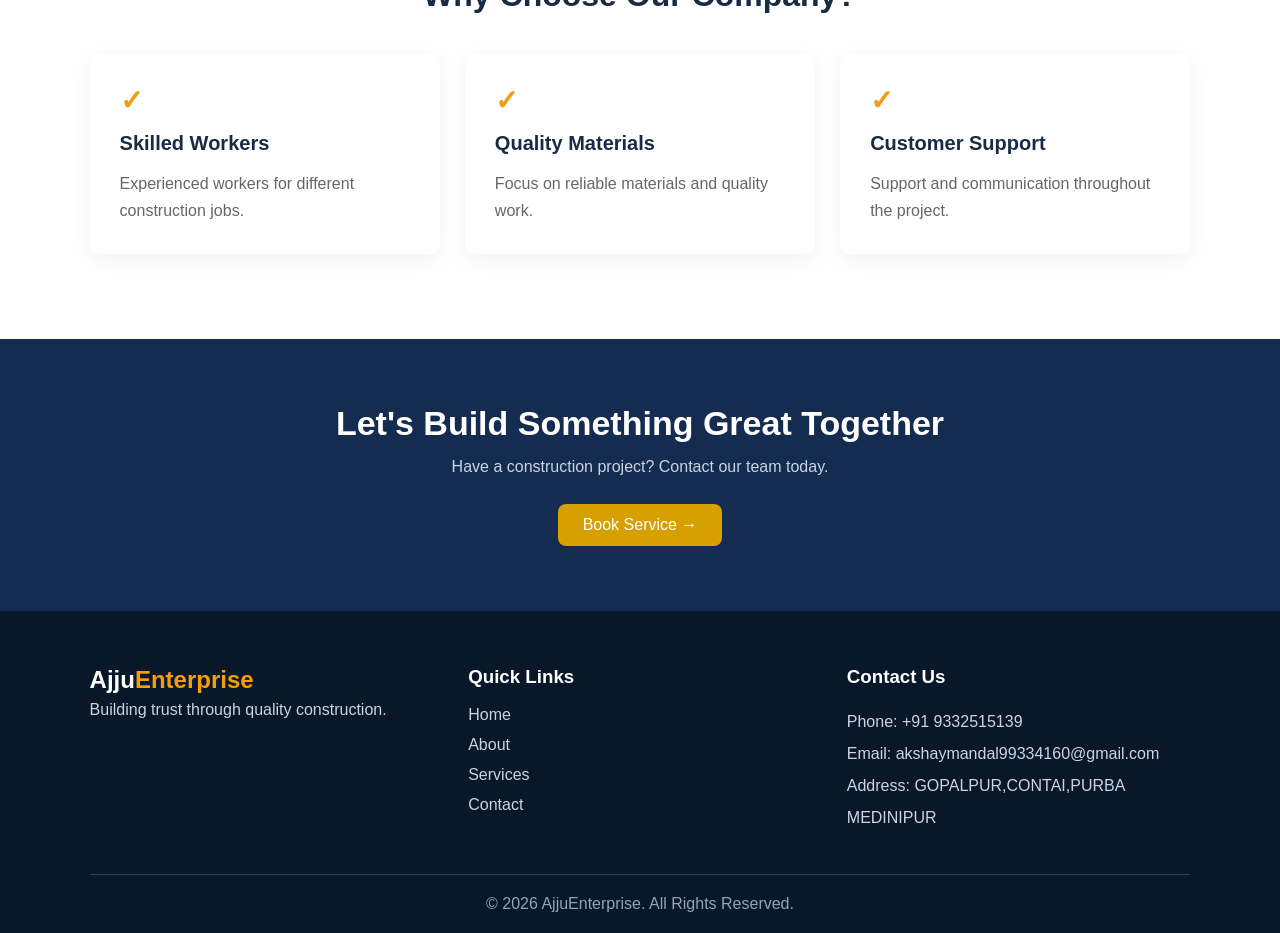
==== commit e7fa9c4d: "updated" ====
--- a/about.html
+++ b/about.html
@@ -172,8 +172,8 @@
 
         <div>
             <h3>Contact Us</h3>
-           <p>Phone: +91 7908825167</p>
-            <p>Email: akhaymandal99334160@gmail.com</p>
+           <p>Phone: +91 9332515139</p>
+            <p>Email: akshaymandal99334160@gmail.com</p>
             <p>Address: GOPALPUR,CONTAI,PURBA MEDINIPUR</p>
         </div>
 
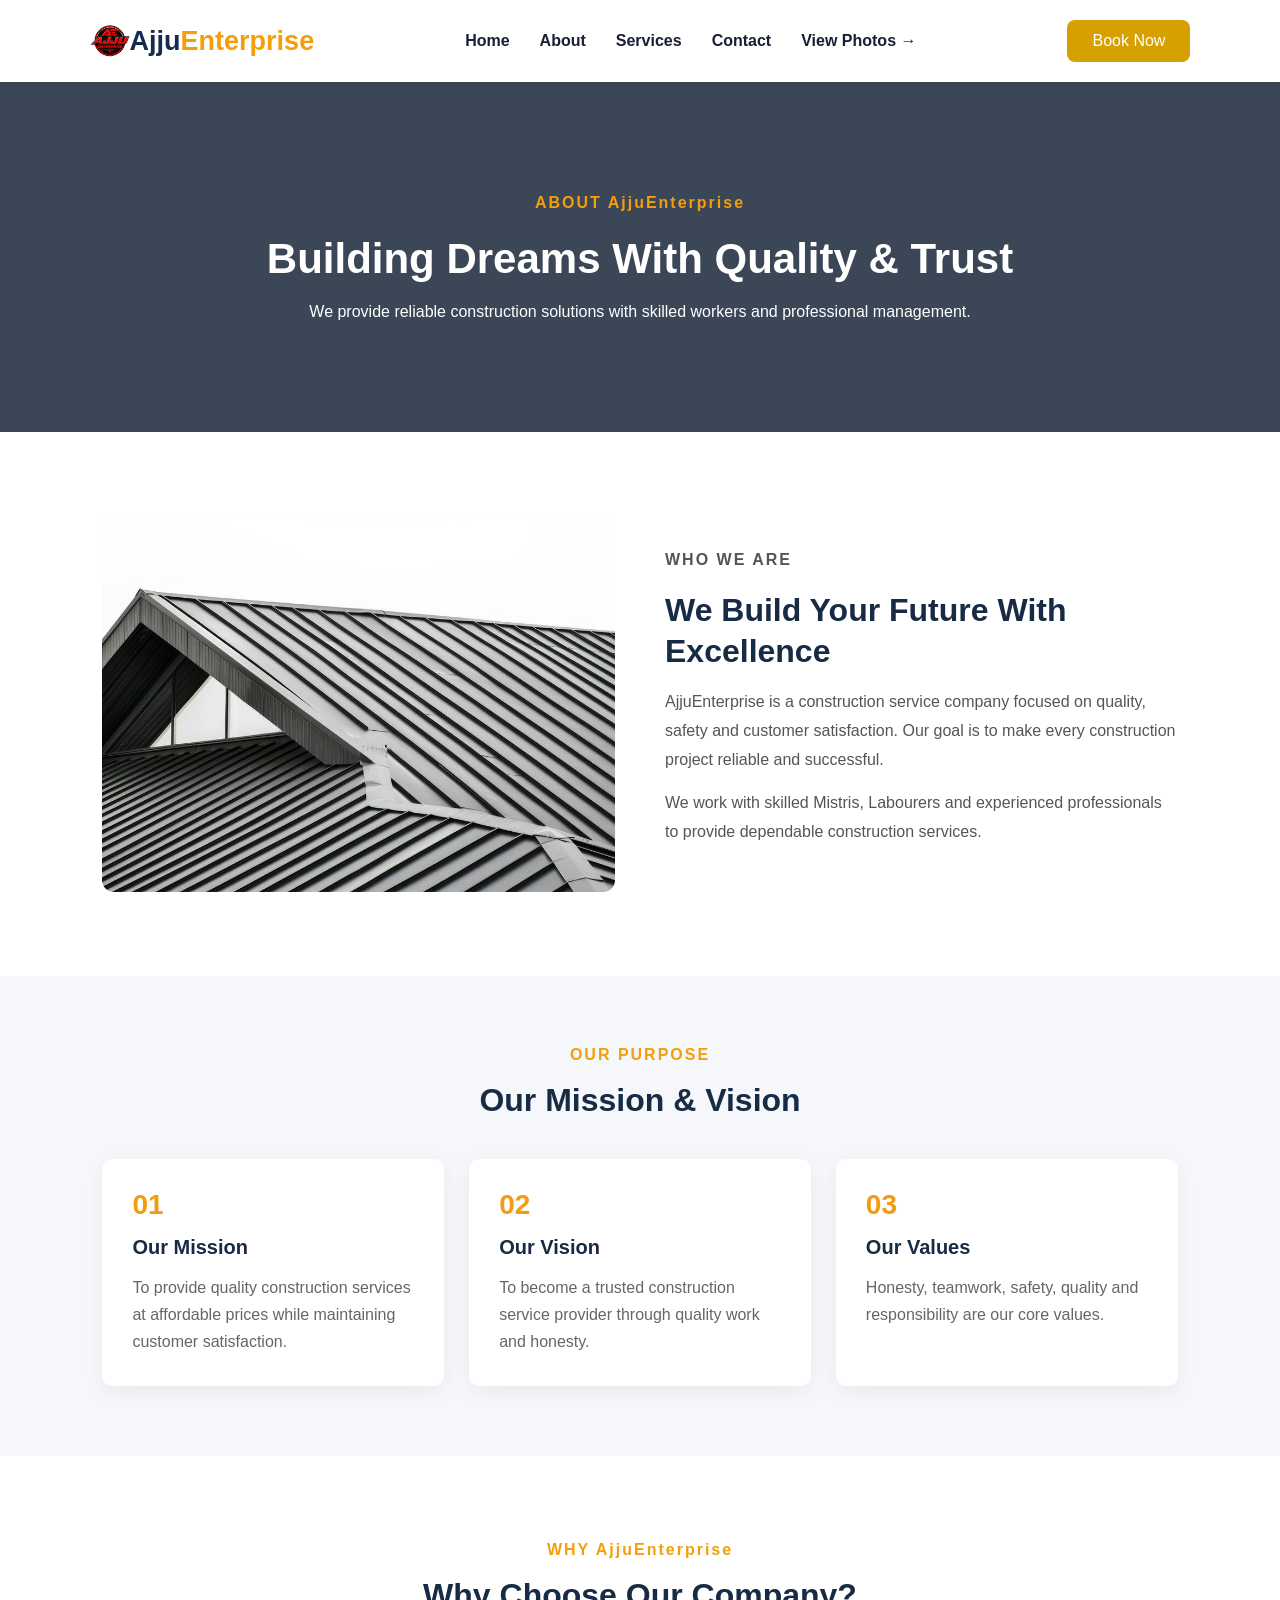
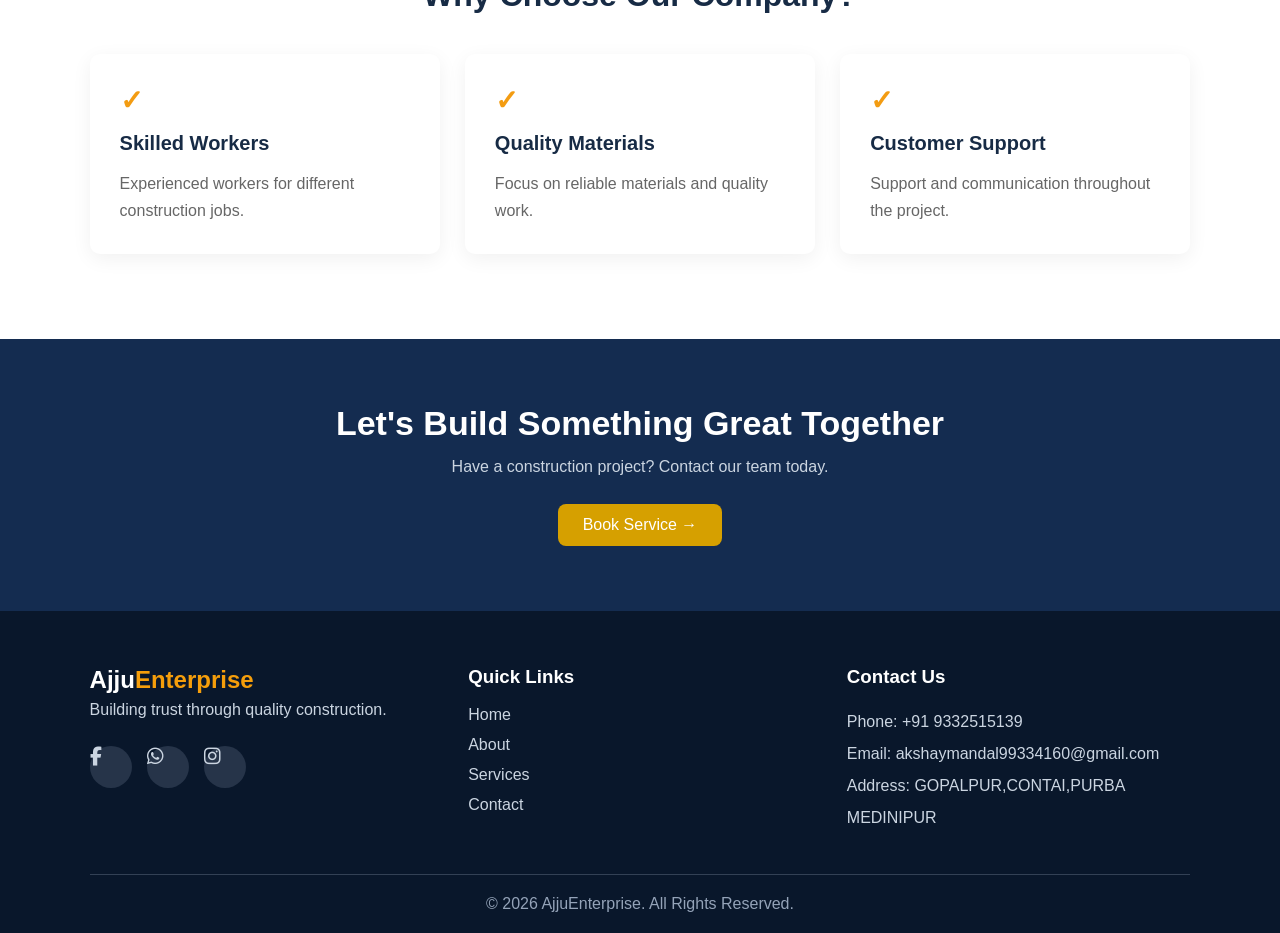
==== commit ca9e396a: "updated" ====
--- a/about.html
+++ b/about.html
@@ -11,7 +11,8 @@
     <link rel="stylesheet" href="assets/css/style.css">
     <link rel="stylesheet" href="assets/css/about.css">
 <link rel="icon" type="image/png" href="assets/images/favicon.png">
-
+<link rel="stylesheet"
+href="https://cdnjs.cloudflare.com/ajax/libs/font-awesome/6.5.2/css/all.min.css">
 </head>
 <body>
 <!-- nav -->
@@ -160,6 +161,19 @@
         <div>
             <h2>Ajju<span>Enterprise</span></h2>
             <p>Building trust through quality construction.</p>
+             <div class="social-icons">
+                <a href="https://www.facebook.com/" target="_blank" aria-label="Facebook">
+                    <i class="fab fa-facebook-f"></i>
+                </a>
+
+                <a href="https://wa.me/919332515139" target="_blank" aria-label="WhatsApp">
+                    <i class="fab fa-whatsapp"></i>
+                </a>
+
+                <a href="https://www.instagram.com/" target="_blank" aria-label="Instagram">
+                    <i class="fab fa-instagram"></i>
+                </a>
+            </div>
         </div>
 
         <div>
--- a/assets/css/style.css
+++ b/assets/css/style.css
@@ -567,16 +567,36 @@
     line-height: 1.7;
     margin-bottom: 18px;
 }
-
-/* .service-info a {
-    /* color: #d6a000; 
+/* SOCIAL ICONS */
+
+.social-icons {
+    display: flex;
+    gap: 15px;
+    margin-top: 20px;
+}
+
+.social-icons a {
+    width: 42px;
+    height: 42px;
+    display: flex;
+    align-items: center;
+    justify-content: center;
+
+    background: #263449;
+    color: #fff;
+    font-size: 19px;
+
+    border-radius: 50%;
     text-decoration: none;
-    font-weight: 600;
-} */
-
-/* .service-info a:hover {
-    color: #172033;
-} */
+    transition: 0.3s ease;
+}
+
+.social-icons a:hover {
+    background: #f39c12;
+    color: #fff;
+    transform: translateY(-5px);
+}
+
 
 
 /* RESPONSIVE DESIGN */
